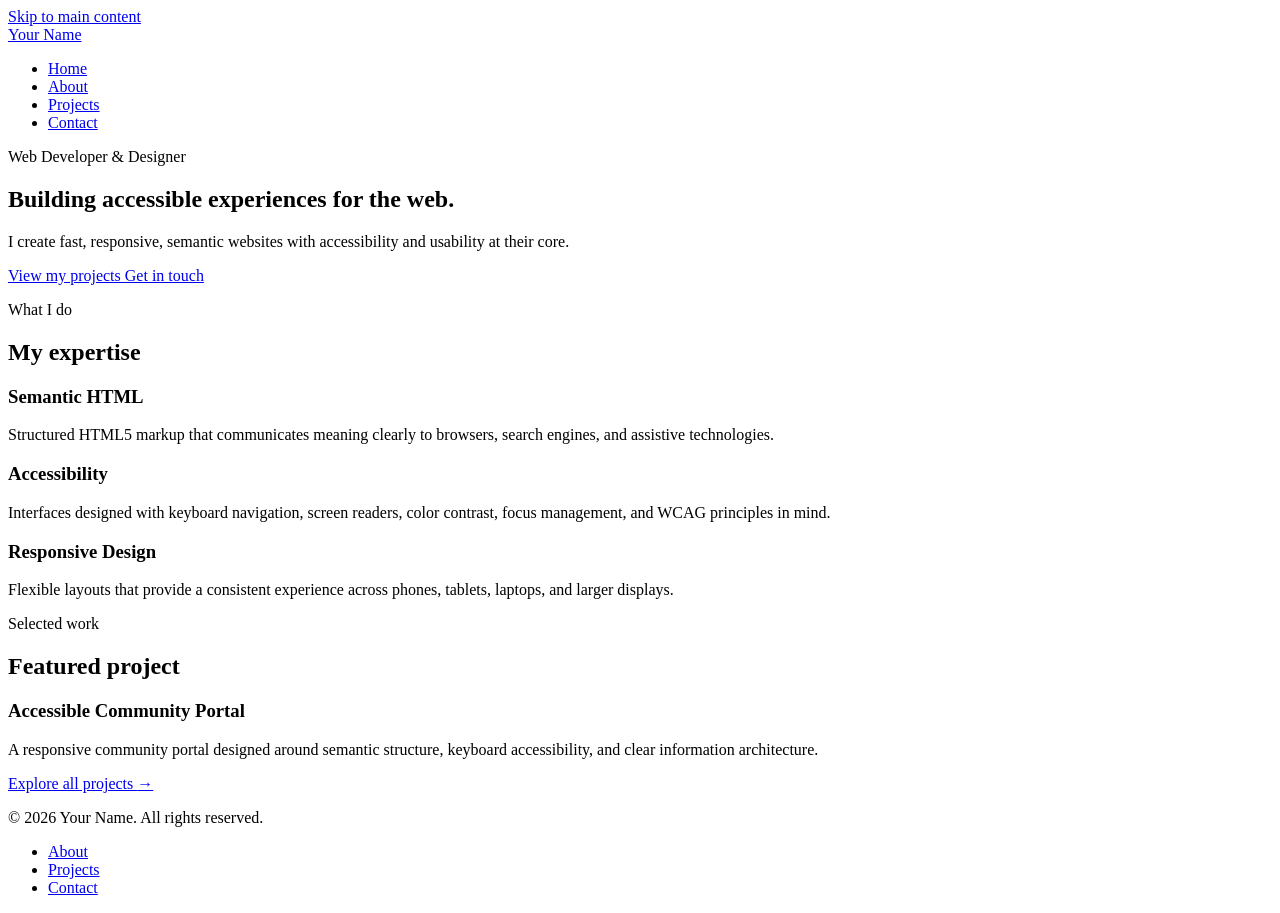
==== index.html @ bd6ad9f7 "Add files via upload" ====
<!doctype html>
<html lang="en">
<head>
  <meta charset="utf-8">

  <meta
    name="viewport"
    content="width=device-width, initial-scale=1"
  >

  <title>Your Name | Web Developer & Designer</title>

  <meta
    name="description"
    content="Portfolio of Your Name, a web developer specializing in accessible, semantic, and responsive websites."
  >

  <meta name="author" content="Your Name">
  <meta
    name="robots"
    content="index, follow"
  >

  <link
    rel="canonical"
    href="https://www.example.com/"
  >

  <meta
    property="og:title"
    content="Your Name | Web Developer & Designer"
  >
  <meta
    property="og:description"
    content="Explore the portfolio and projects of Your Name."
  >
  <meta
    property="og:type"
    content="website"
  >
  <meta
    property="og:url"
    content="https://www.example.com/"
  >

  <link rel="stylesheet" href="css/styles.css">
</head>

<body>
  <a class="skip-link" href="#main-content">
    Skip to main content
  </a>

  <header class="site-header">
    <div class="container header-inner">
      <a class="site-logo" href="index.html" aria-label="Your Name home">
        Your Name
      </a>

      <nav aria-label="Primary navigation">
        <ul class="nav-list">
          <li>
            <a href="index.html" aria-current="page">Home</a>
          </li>
          <li>
            <a href="about.html">About</a>
          </li>
          <li>
            <a href="projects.html">Projects</a>
          </li>
          <li>
            <a href="contact.html">Contact</a>
          </li>
        </ul>
      </nav>
    </div>
  </header>

  <main id="main-content">
    <section class="hero" aria-labelledby="hero-title">
      <div class="container">
        <p class="eyebrow">Web Developer & Designer</p>

        <h1 id="hero-title">
          Building accessible experiences for the web.
        </h1>

        <p class="hero-text">
          I create fast, responsive, semantic websites with accessibility
          and usability at their core.
        </p>

        <div class="button-group">
          <a class="button" href="projects.html">
            View my projects
          </a>

          <a class="button button-secondary" href="contact.html">
            Get in touch
          </a>
        </div>
      </div>
    </section>

    <section class="section" aria-labelledby="services-title">
      <div class="container">
        <header class="section-header">
          <p class="eyebrow">What I do</p>
          <h2 id="services-title">My expertise</h2>
        </header>

        <div class="card-grid">
          <article class="card">
            <h3>Semantic HTML</h3>
            <p>
              Structured HTML5 markup that communicates meaning clearly
              to browsers, search engines, and assistive technologies.
            </p>
          </article>

          <article class="card">
            <h3>Accessibility</h3>
            <p>
              Interfaces designed with keyboard navigation, screen readers,
              color contrast, focus management, and WCAG principles in mind.
            </p>
          </article>

          <article class="card">
            <h3>Responsive Design</h3>
            <p>
              Flexible layouts that provide a consistent experience across
              phones, tablets, laptops, and larger displays.
            </p>
          </article>
        </div>
      </div>
    </section>

    <section class="section section-alt" aria-labelledby="featured-title">
      <div class="container">
        <header class="section-header">
          <p class="eyebrow">Selected work</p>
          <h2 id="featured-title">Featured project</h2>
        </header>

        <article class="project-feature">
          <div>
            <h3>Accessible Community Portal</h3>

            <p>
              A responsive community portal designed around semantic
              structure, keyboard accessibility, and clear information
              architecture.
            </p>

            <a href="projects.html">
              Explore all projects
              <span aria-hidden="true">→</span>
            </a>
          </div>
        </article>
      </div>
    </section>
  </main>

  <footer class="site-footer">
    <div class="container footer-inner">
      <p>
        &copy; 2026 Your Name. All rights reserved.
      </p>

      <nav aria-label="Footer navigation">
        <ul class="footer-nav">
          <li><a href="about.html">About</a></li>
          <li><a href="projects.html">Projects</a></li>
          <li><a href="contact.html">Contact</a></li>
        </ul>
      </nav>
    </div>
  </footer>
</body>
</html>
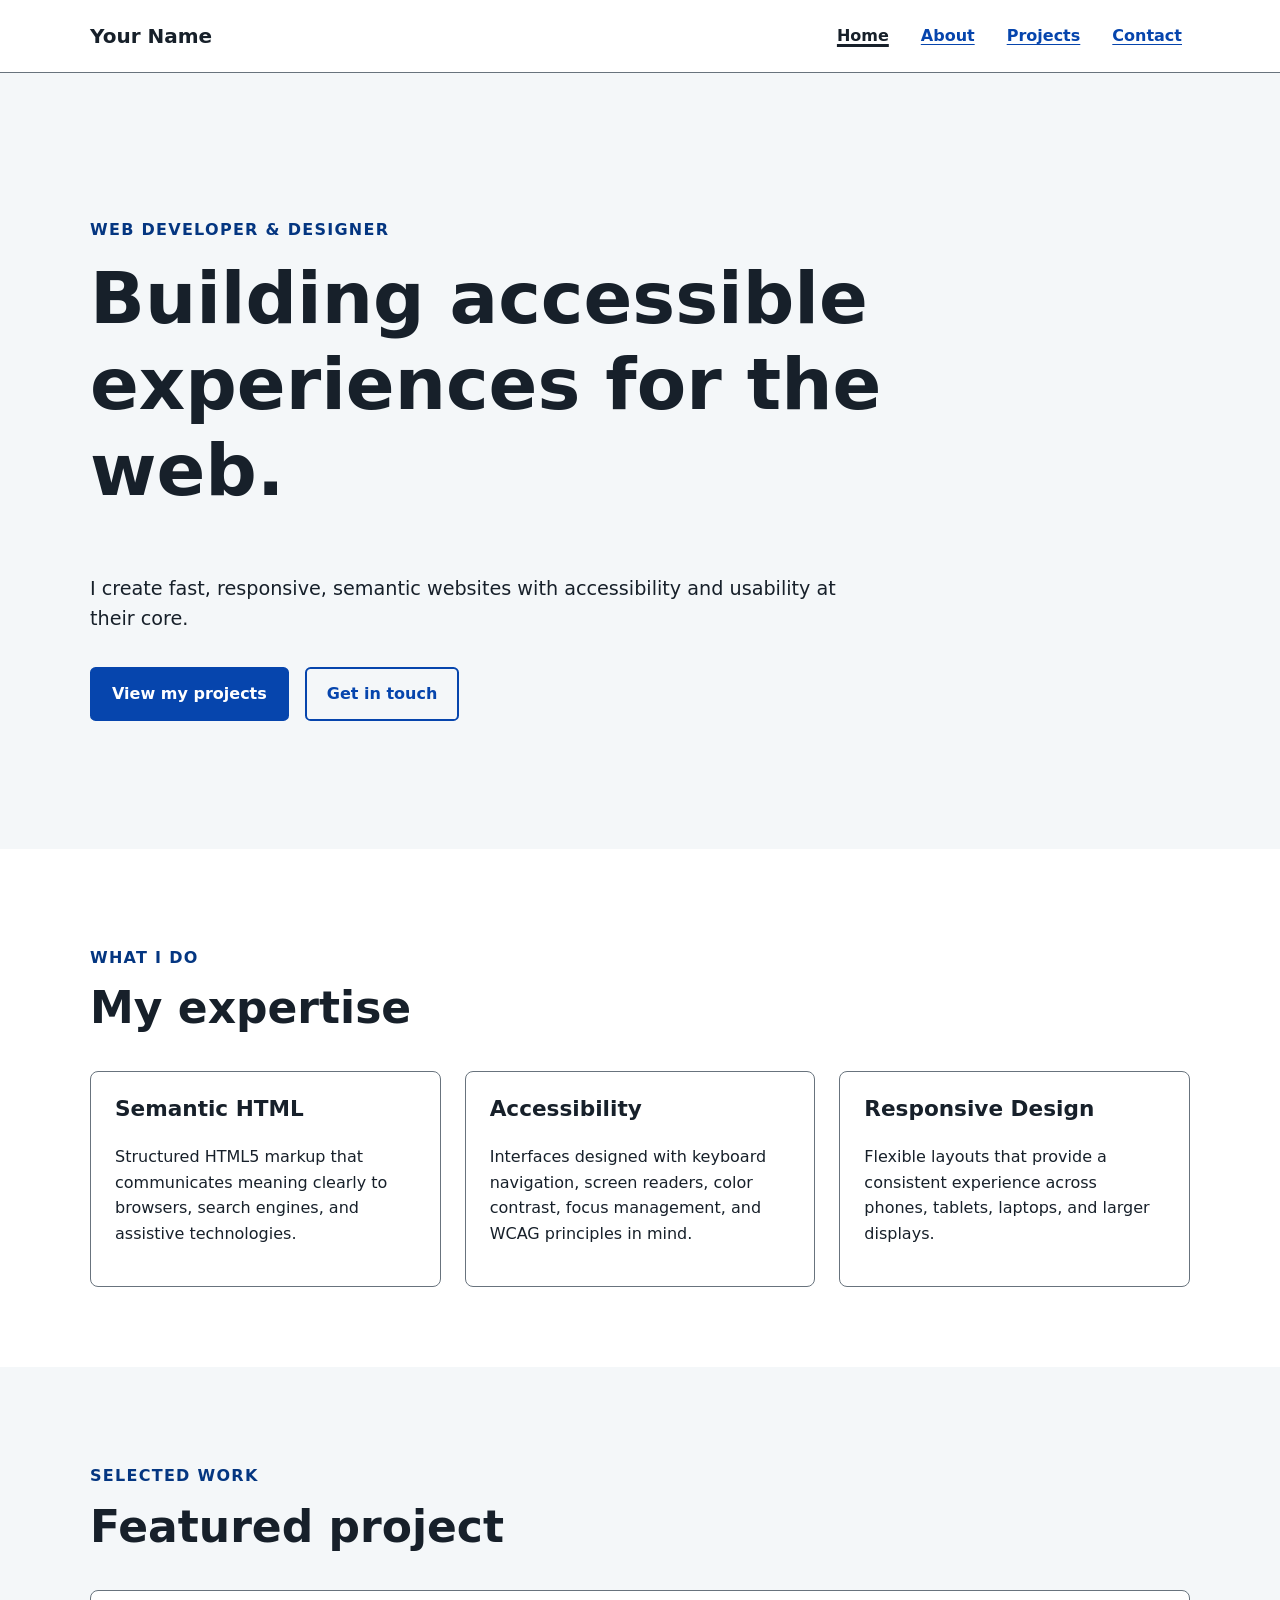
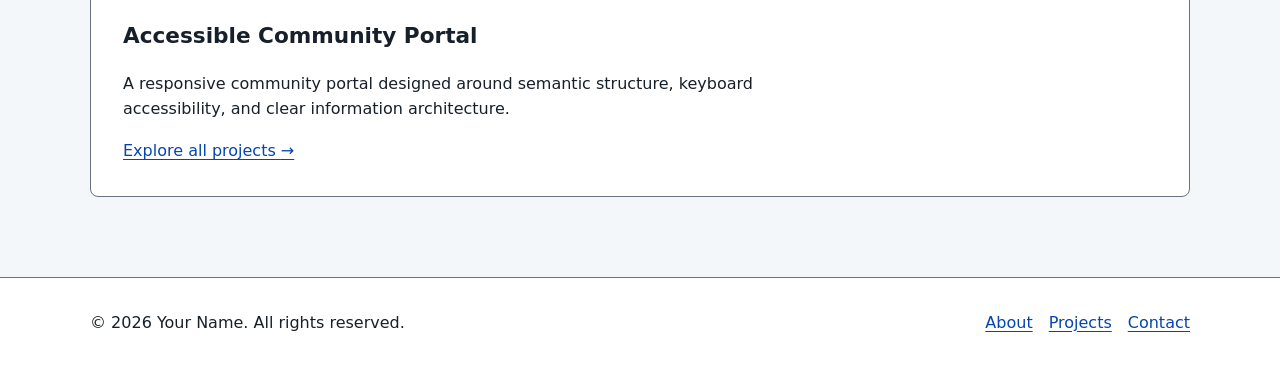
==== commit 605903c6: "fix CSS stylesheet path" ====
--- a/index.html
+++ b/index.html
@@ -43,7 +43,7 @@
     content="https://www.example.com/"
   >
 
-  <link rel="stylesheet" href="css/styles.css">
+  <link rel="stylesheet" href="styles.css">
 </head>
 
 <body>
--- a/styles.css
+++ b/styles.css
@@ -0,0 +1,456 @@
+/*
+ * Accessible Portfolio
+ * WCAG-oriented base styles
+ */
+
+:root {
+  --color-text: #17202a;
+  --color-background: #ffffff;
+  --color-surface: #f4f7f9;
+  --color-primary: #0645ad;
+  --color-primary-dark: #043681;
+  --color-border: #68737d;
+  --color-focus: #ffbf00;
+
+  --max-width: 1100px;
+  --content-width: 760px;
+
+  --space-1: 0.5rem;
+  --space-2: 1rem;
+  --space-3: 1.5rem;
+  --space-4: 2rem;
+  --space-5: 3rem;
+  --space-6: 5rem;
+}
+
+*,
+*::before,
+*::after {
+  box-sizing: border-box;
+}
+
+html {
+  scroll-behavior: smooth;
+}
+
+body {
+  margin: 0;
+  color: var(--color-text);
+  background: var(--color-background);
+  font-family:
+    system-ui,
+    -apple-system,
+    BlinkMacSystemFont,
+    "Segoe UI",
+    sans-serif;
+  font-size: 1rem;
+  line-height: 1.6;
+}
+
+img {
+  display: block;
+  max-width: 100%;
+  height: auto;
+}
+
+a {
+  color: var(--color-primary);
+  text-underline-offset: 0.2em;
+}
+
+a:hover {
+  color: var(--color-primary-dark);
+}
+
+a:focus-visible,
+button:focus-visible,
+input:focus-visible,
+textarea:focus-visible,
+select:focus-visible {
+  outline: 3px solid var(--color-focus);
+  outline-offset: 3px;
+}
+
+button,
+input,
+textarea,
+select {
+  font: inherit;
+}
+
+button,
+.button {
+  cursor: pointer;
+}
+
+h1,
+h2,
+h3 {
+  line-height: 1.2;
+  margin-top: 0;
+}
+
+h1 {
+  max-width: 900px;
+  font-size: clamp(2.25rem, 6vw, 4.5rem);
+}
+
+h2 {
+  font-size: clamp(1.8rem, 4vw, 2.75rem);
+}
+
+h3 {
+  font-size: 1.35rem;
+}
+
+p {
+  max-width: 70ch;
+}
+
+.container {
+  width: min(
+    calc(100% - 2rem),
+    var(--max-width)
+  );
+  margin-inline: auto;
+}
+
+.narrow {
+  max-width: var(--content-width);
+}
+
+.visually-hidden {
+  position: absolute;
+  width: 1px;
+  height: 1px;
+  padding: 0;
+  margin: -1px;
+  overflow: hidden;
+  clip: rect(0, 0, 0, 0);
+  white-space: nowrap;
+  border: 0;
+}
+
+/* Skip link */
+
+.skip-link {
+  position: absolute;
+  z-index: 1000;
+  top: 0;
+  left: 0;
+  padding: 0.75rem 1rem;
+  color: #ffffff;
+  background: #000000;
+  transform: translateY(-120%);
+}
+
+.skip-link:focus {
+  transform: translateY(0);
+}
+
+/* Header */
+
+.site-header {
+  border-bottom: 1px solid var(--color-border);
+  background: var(--color-background);
+}
+
+.header-inner {
+  display: flex;
+  align-items: center;
+  justify-content: space-between;
+  gap: var(--space-3);
+  min-height: 72px;
+}
+
+.site-logo {
+  color: var(--color-text);
+  font-size: 1.25rem;
+  font-weight: 800;
+  text-decoration: none;
+}
+
+.nav-list,
+.footer-nav {
+  display: flex;
+  flex-wrap: wrap;
+  gap: 0.25rem 1rem;
+  padding: 0;
+  margin: 0;
+  list-style: none;
+}
+
+.nav-list a {
+  display: inline-block;
+  padding: 0.5rem;
+  font-weight: 650;
+}
+
+.nav-list a[aria-current="page"] {
+  color: var(--color-text);
+  text-decoration-thickness: 3px;
+}
+
+/* Hero */
+
+.hero {
+  padding: clamp(4rem, 10vw, 8rem) 0;
+  background: var(--color-surface);
+}
+
+.hero-text {
+  max-width: 65ch;
+  font-size: 1.2rem;
+}
+
+.eyebrow {
+  margin-bottom: 0.75rem;
+  color: var(--color-primary-dark);
+  font-weight: 800;
+  letter-spacing: 0.08em;
+  text-transform: uppercase;
+}
+
+/* Sections */
+
+.section {
+  padding: var(--space-6) 0;
+}
+
+.section-alt {
+  background: var(--color-surface);
+}
+
+.section-header {
+  margin-bottom: var(--space-4);
+}
+
+.page-header {
+  padding: var(--space-6) 0 var(--space-5);
+  background: var(--color-surface);
+}
+
+/* Buttons */
+
+.button-group {
+  display: flex;
+  flex-wrap: wrap;
+  gap: var(--space-2);
+  margin-top: var(--space-4);
+}
+
+.button {
+  display: inline-block;
+  padding: 0.75rem 1.25rem;
+  border: 2px solid var(--color-primary);
+  border-radius: 0.35rem;
+  color: #ffffff;
+  background: var(--color-primary);
+  font-weight: 700;
+  text-decoration: none;
+}
+
+.button:hover {
+  color: #ffffff;
+  background: var(--color-primary-dark);
+}
+
+.button-secondary {
+  color: var(--color-primary);
+  background: transparent;
+}
+
+.button-secondary:hover {
+  color: #ffffff;
+}
+
+/* Cards */
+
+.card-grid,
+.project-grid {
+  display: grid;
+  grid-template-columns: repeat(3, 1fr);
+  gap: var(--space-3);
+}
+
+.card,
+.project-card,
+.project-feature {
+  border: 1px solid var(--color-border);
+  border-radius: 0.5rem;
+  background: var(--color-background);
+}
+
+.card {
+  padding: var(--space-3);
+}
+
+.project-card {
+  display: flex;
+}
+
+.project-content {
+  width: 100%;
+  padding: var(--space-3);
+}
+
+.project-type {
+  margin-top: 0;
+  color: var(--color-primary-dark);
+  font-size: 0.9rem;
+  font-weight: 700;
+  text-transform: uppercase;
+}
+
+.project-feature {
+  padding: var(--space-4);
+}
+
+.tag-list {
+  display: flex;
+  flex-wrap: wrap;
+  gap: 0.5rem;
+  padding: 0;
+  margin: var(--space-3) 0;
+  list-style: none;
+}
+
+.tag-list li {
+  padding: 0.25rem 0.6rem;
+  border-radius: 999px;
+  background: #e7edf3;
+  font-size: 0.9rem;
+  font-weight: 650;
+}
+
+/* Skills */
+
+.skills-list {
+  display: grid;
+  grid-template-columns: repeat(4, 1fr);
+  gap: 1rem;
+  padding: 0;
+  list-style: none;
+}
+
+.skills-list li {
+  padding: 1rem;
+  border: 1px solid var(--color-border);
+  border-radius: 0.35rem;
+  background: var(--color-background);
+  font-weight: 650;
+}
+
+/* Form */
+
+.contact-form {
+  padding: var(--space-4);
+  border: 1px solid var(--color-border);
+  border-radius: 0.5rem;
+  background: var(--color-background);
+}
+
+.form-group {
+  margin-bottom: var(--space-3);
+}
+
+.form-group label {
+  display: block;
+  margin-bottom: 0.4rem;
+  font-weight: 700;
+}
+
+input,
+textarea,
+select {
+  width: 100%;
+  min-height: 48px;
+  padding: 0.7rem;
+  border: 2px solid var(--color-border);
+  border-radius: 0.3rem;
+  color: var(--color-text);
+  background: #ffffff;
+}
+
+textarea {
+  min-height: 160px;
+  resize: vertical;
+}
+
+.field-help {
+  margin: 0.4rem 0 0;
+  color: #3f4850;
+  font-size: 0.9rem;
+}
+
+#required-note {
+  margin-bottom: var(--space-4);
+  color: #3f4850;
+}
+
+/* Footer */
+
+.site-footer {
+  padding: var(--space-4) 0;
+  border-top: 1px solid var(--color-border);
+}
+
+.footer-inner {
+  display: flex;
+  align-items: center;
+  justify-content: space-between;
+  gap: var(--space-3);
+}
+
+.footer-inner p {
+  margin: 0;
+}
+
+/* Responsive */
+
+@media (max-width: 800px) {
+  .header-inner,
+  .footer-inner {
+    align-items: flex-start;
+    flex-direction: column;
+    padding-block: 1rem;
+  }
+
+  .card-grid,
+  .project-grid {
+    grid-template-columns: 1fr;
+  }
+
+  .skills-list {
+    grid-template-columns: repeat(2, 1fr);
+  }
+}
+
+@media (max-width: 500px) {
+  .skills-list {
+    grid-template-columns: 1fr;
+  }
+
+  .button {
+    width: 100%;
+    text-align: center;
+  }
+}
+
+/*
+ * Respect users who prefer reduced motion.
+ */
+
+@media (prefers-reduced-motion: reduce) {
+  html {
+    scroll-behavior: auto;
+  }
+
+  *,
+  *::before,
+  *::after {
+    animation-duration: 0.01ms !important;
+    animation-iteration-count: 1 !important;
+    transition-duration: 0.01ms !important;
+  }
+}
